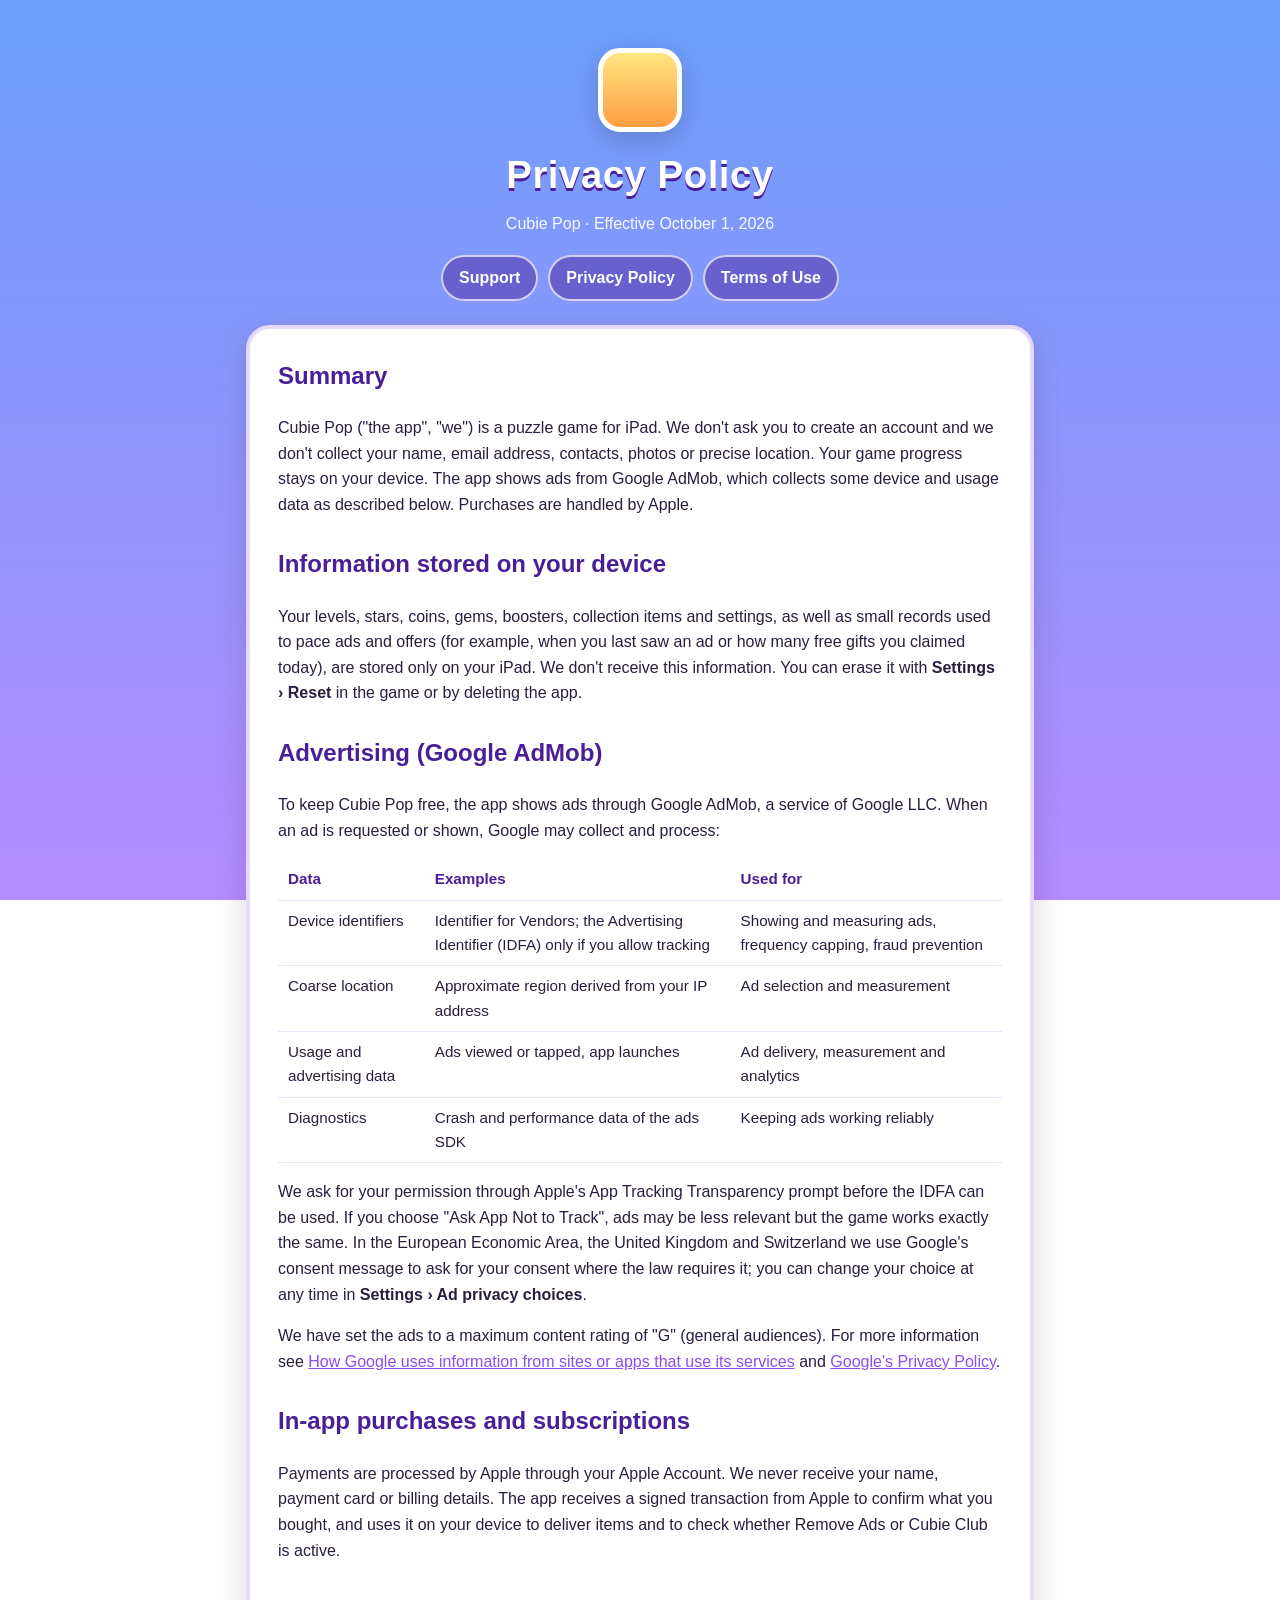
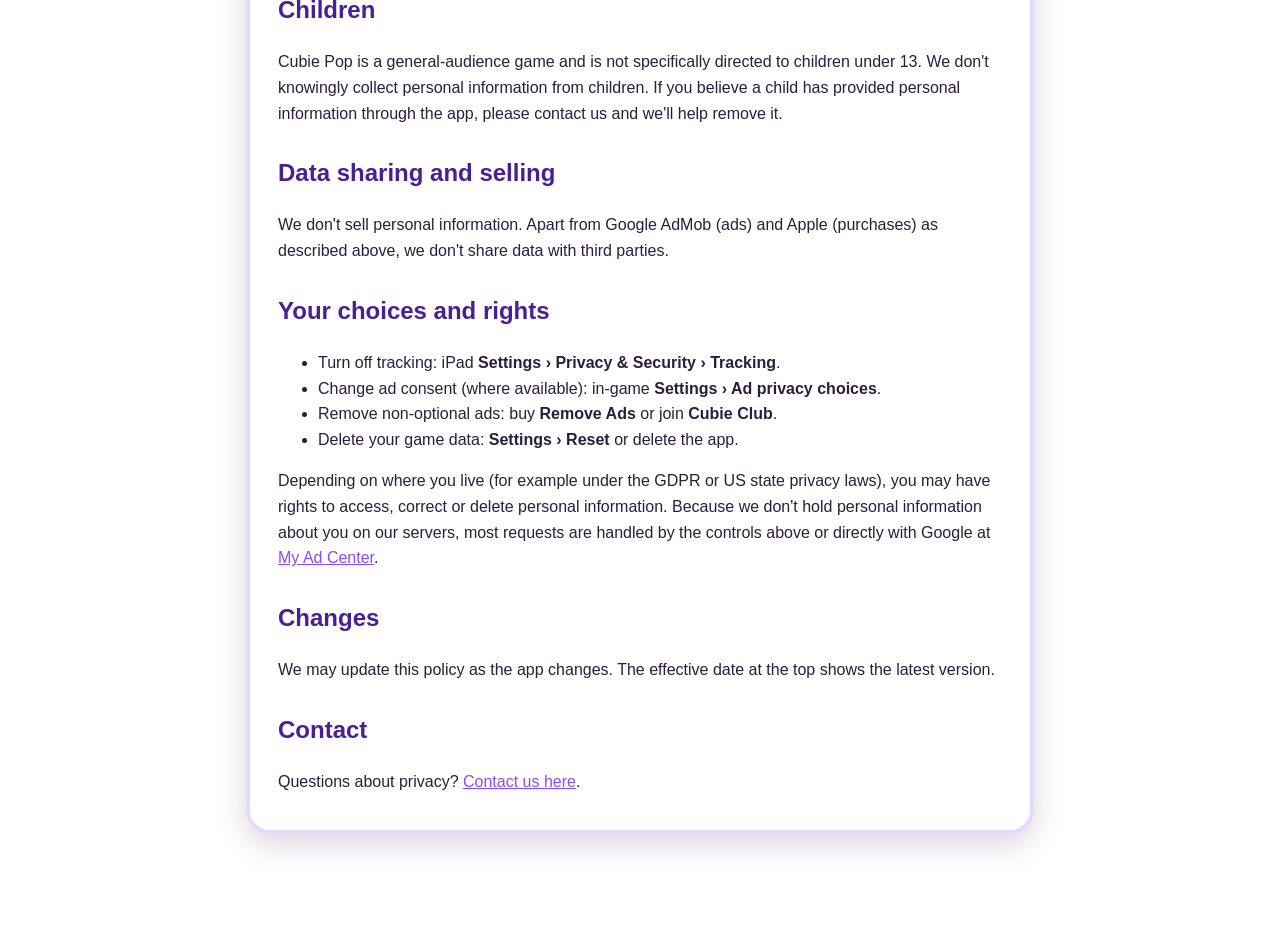
==== privacy.html @ 058eec19 "Add Cubie Pop support, privacy policy and terms pages Co-Authored-By: Claude Opus 5.5 <noreply@anthr" ====
<!doctype html>
<html lang="en">
<head>
<meta charset="utf-8">
<meta name="viewport" content="width=device-width, initial-scale=1">
<title>Cubie Pop – Privacy Policy</title>
<link rel="stylesheet" href="style.css">
</head>
<body>
<header>
  <div class="logo"></div>
  <h1>Privacy Policy</h1>
  <p>Cubie Pop · Effective October 1, 2026</p>
  <nav><a href="index.html">Support</a><a href="privacy.html">Privacy Policy</a><a href="terms.html">Terms of Use</a></nav>
</header>
<main>
<div class="card">
  <h2>Summary</h2>
  <p>Cubie Pop ("the app", "we") is a puzzle game for iPad. We don't ask you to create an account and we don't collect your name, email address, contacts, photos or precise location. Your game progress stays on your device. The app shows ads from Google AdMob, which collects some device and usage data as described below. Purchases are handled by Apple.</p>

  <h2>Information stored on your device</h2>
  <p>Your levels, stars, coins, gems, boosters, collection items and settings, as well as small records used to pace ads and offers (for example, when you last saw an ad or how many free gifts you claimed today), are stored only on your iPad. We don't receive this information. You can erase it with <b>Settings › Reset</b> in the game or by deleting the app.</p>

  <h2>Advertising (Google AdMob)</h2>
  <p>To keep Cubie Pop free, the app shows ads through Google AdMob, a service of Google LLC. When an ad is requested or shown, Google may collect and process:</p>
  <table>
    <tr><th>Data</th><th>Examples</th><th>Used for</th></tr>
    <tr><td>Device identifiers</td><td>Identifier for Vendors; the Advertising Identifier (IDFA) only if you allow tracking</td><td>Showing and measuring ads, frequency capping, fraud prevention</td></tr>
    <tr><td>Coarse location</td><td>Approximate region derived from your IP address</td><td>Ad selection and measurement</td></tr>
    <tr><td>Usage and advertising data</td><td>Ads viewed or tapped, app launches</td><td>Ad delivery, measurement and analytics</td></tr>
    <tr><td>Diagnostics</td><td>Crash and performance data of the ads SDK</td><td>Keeping ads working reliably</td></tr>
  </table>
  <p>We ask for your permission through Apple's App Tracking Transparency prompt before the IDFA can be used. If you choose "Ask App Not to Track", ads may be less relevant but the game works exactly the same. In the European Economic Area, the United Kingdom and Switzerland we use Google's consent message to ask for your consent where the law requires it; you can change your choice at any time in <b>Settings › Ad privacy choices</b>.</p>
  <p>We have set the ads to a maximum content rating of "G" (general audiences). For more information see <a href="https://policies.google.com/technologies/partner-sites">How Google uses information from sites or apps that use its services</a> and <a href="https://policies.google.com/privacy">Google's Privacy Policy</a>.</p>

  <h2>In-app purchases and subscriptions</h2>
  <p>Payments are processed by Apple through your Apple Account. We never receive your name, payment card or billing details. The app receives a signed transaction from Apple to confirm what you bought, and uses it on your device to deliver items and to check whether Remove Ads or Cubie Club is active.</p>

  <h2>Children</h2>
  <p>Cubie Pop is a general-audience game and is not specifically directed to children under 13. We don't knowingly collect personal information from children. If you believe a child has provided personal information through the app, please contact us and we'll help remove it.</p>

  <h2>Data sharing and selling</h2>
  <p>We don't sell personal information. Apart from Google AdMob (ads) and Apple (purchases) as described above, we don't share data with third parties.</p>

  <h2>Your choices and rights</h2>
  <ul>
    <li>Turn off tracking: iPad <b>Settings › Privacy &amp; Security › Tracking</b>.</li>
    <li>Change ad consent (where available): in-game <b>Settings › Ad privacy choices</b>.</li>
    <li>Remove non-optional ads: buy <b>Remove Ads</b> or join <b>Cubie Club</b>.</li>
    <li>Delete your game data: <b>Settings › Reset</b> or delete the app.</li>
  </ul>
  <p>Depending on where you live (for example under the GDPR or US state privacy laws), you may have rights to access, correct or delete personal information. Because we don't hold personal information about you on our servers, most requests are handled by the controls above or directly with Google at <a href="https://myadcenter.google.com">My Ad Center</a>.</p>

  <h2>Changes</h2>
  <p>We may update this policy as the app changes. The effective date at the top shows the latest version.</p>

  <h2>Contact</h2>
  <p>Questions about privacy? <a href="https://github.com/Abdalrhmanq93/cubiepop-support/issues/new?title=Privacy%20question">Contact us here</a>.</p>
</div>
</main>
<footer>© 2026 Cubie Pop · <a href="index.html">Support</a> · <a href="terms.html">Terms of Use</a></footer>
</body>
</html>
---- style.css ----
:root { --ink:#2B1D3F; --purple:#8B4DF0; --deep:#4A1E96; --bg1:#6B9EFA; --bg2:#B58CFF; --card:#ffffff; --muted:#5b4d70; }
* { box-sizing: border-box; }
body { margin:0; font-family: ui-rounded, "SF Pro Rounded", -apple-system, BlinkMacSystemFont, "Segoe UI", Roboto, sans-serif;
  color: var(--ink); background: linear-gradient(180deg, var(--bg1), var(--bg2)) fixed; line-height: 1.6; }
header { text-align:center; padding: 48px 16px 24px; color:#fff; }
header .logo { width:84px; height:84px; border-radius:22px; background: linear-gradient(180deg,#FFE680,#FF9D42);
  border:5px solid #fff; margin: 0 auto 12px; box-shadow: 0 8px 24px rgba(0,0,0,.18); }
header h1 { margin:0; font-size: 2.4rem; letter-spacing:.5px; text-shadow: 0 3px 0 var(--deep); }
header p { margin: 6px 0 0; opacity:.95; }
nav { display:flex; gap:10px; justify-content:center; flex-wrap:wrap; margin-top: 18px; }
nav a { color:#fff; text-decoration:none; font-weight:700; padding:8px 16px; border-radius:999px; background: rgba(74,30,150,.45); border:2px solid rgba(255,255,255,.7); }
nav a:hover { background: rgba(74,30,150,.7); }
main { max-width: 820px; margin: 0 auto 48px; padding: 0 16px; }
.card { background: var(--card); border-radius: 24px; padding: 28px 28px 20px; box-shadow: 0 10px 30px rgba(43,29,63,.18); border: 4px solid #E7D8FF; }
h2 { color: var(--deep); margin-top: 28px; }
h2:first-child { margin-top: 0; }
h3 { margin-bottom: 4px; }
a { color: var(--purple); }
.muted { color: var(--muted); font-size: .95rem; }
.button { display:inline-block; background: linear-gradient(180deg,#8DF59A,#22B24F); color:#fff; font-weight:800; text-decoration:none;
  padding: 12px 22px; border-radius: 999px; border: 3px solid #0E6B2C; text-shadow: 0 1px 0 #0E6B2C; }
footer { text-align:center; color:#fff; padding: 0 16px 36px; font-size:.95rem; }
footer a { color:#fff; }
table { width:100%; border-collapse: collapse; margin: 8px 0 16px; font-size: .95rem; }
th, td { text-align:left; padding: 8px 10px; border-bottom: 1px solid #eee3ff; vertical-align: top; }
th { color: var(--deep); }
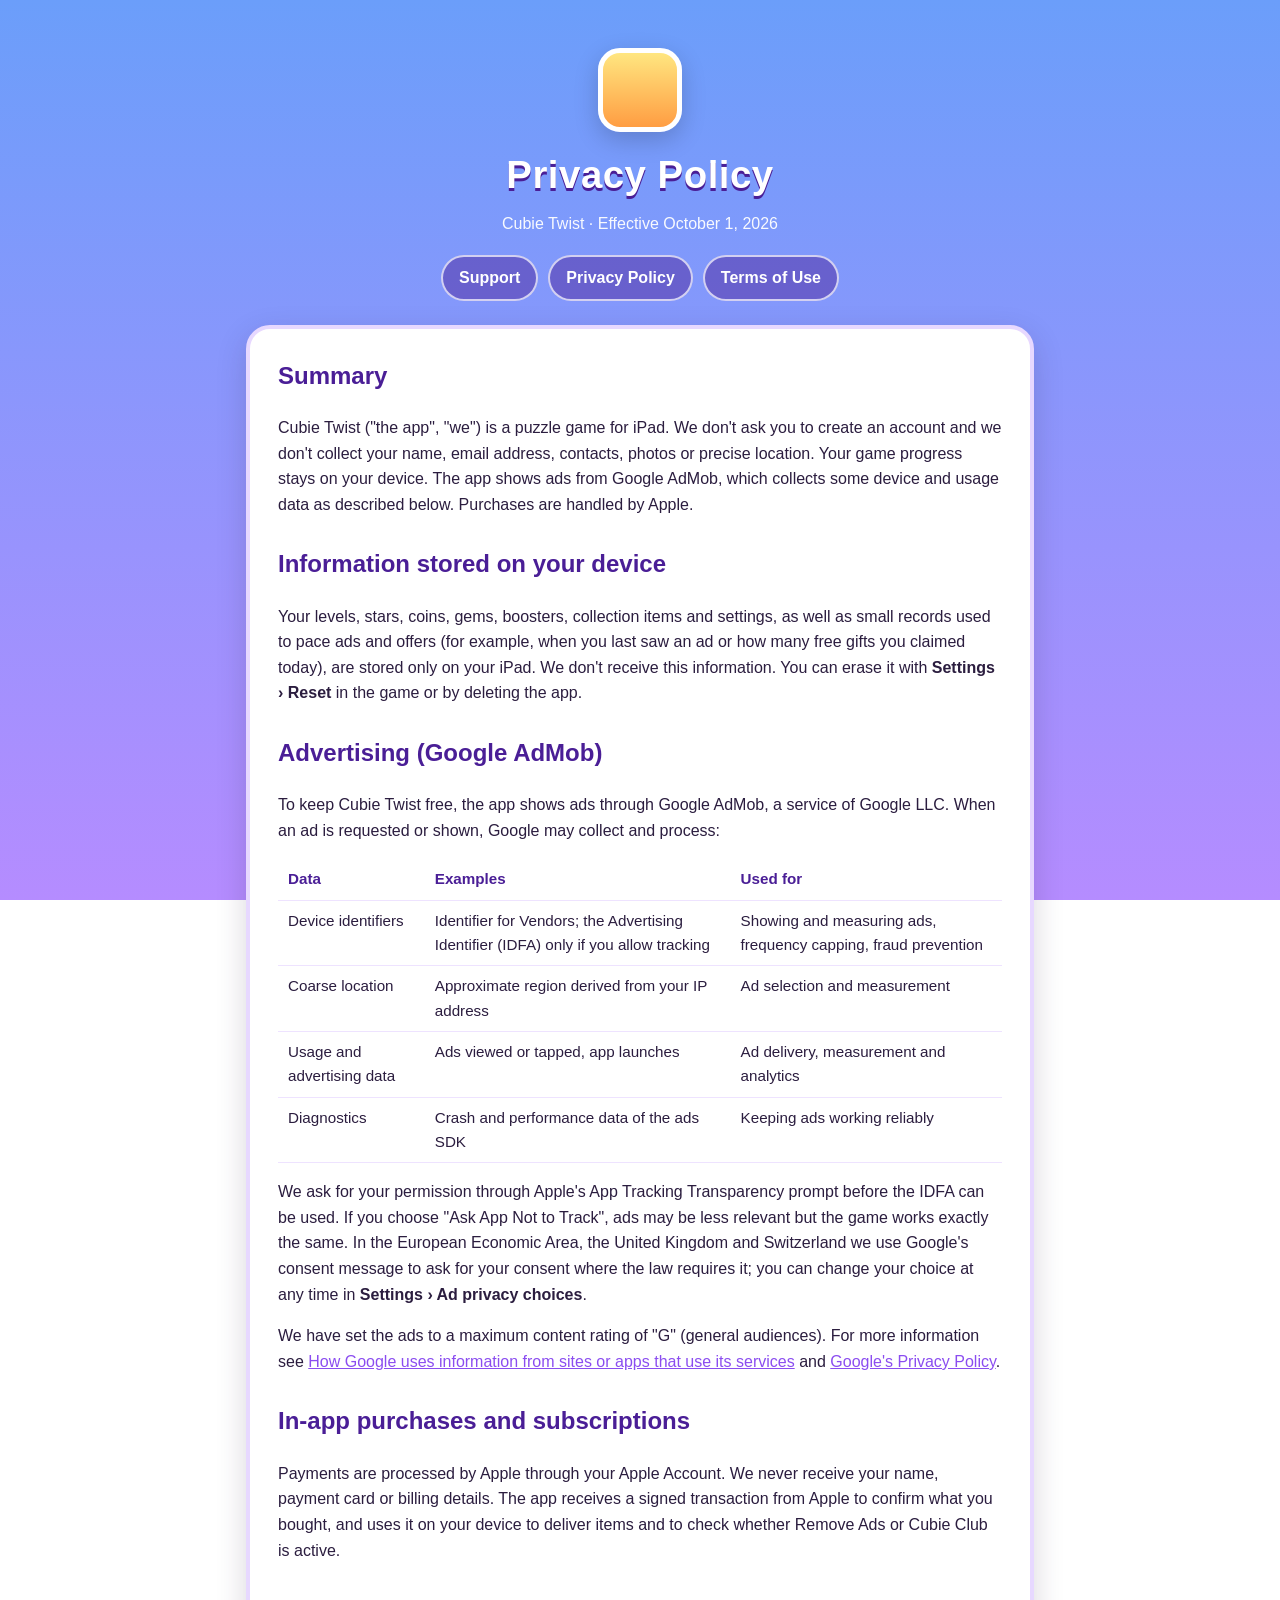
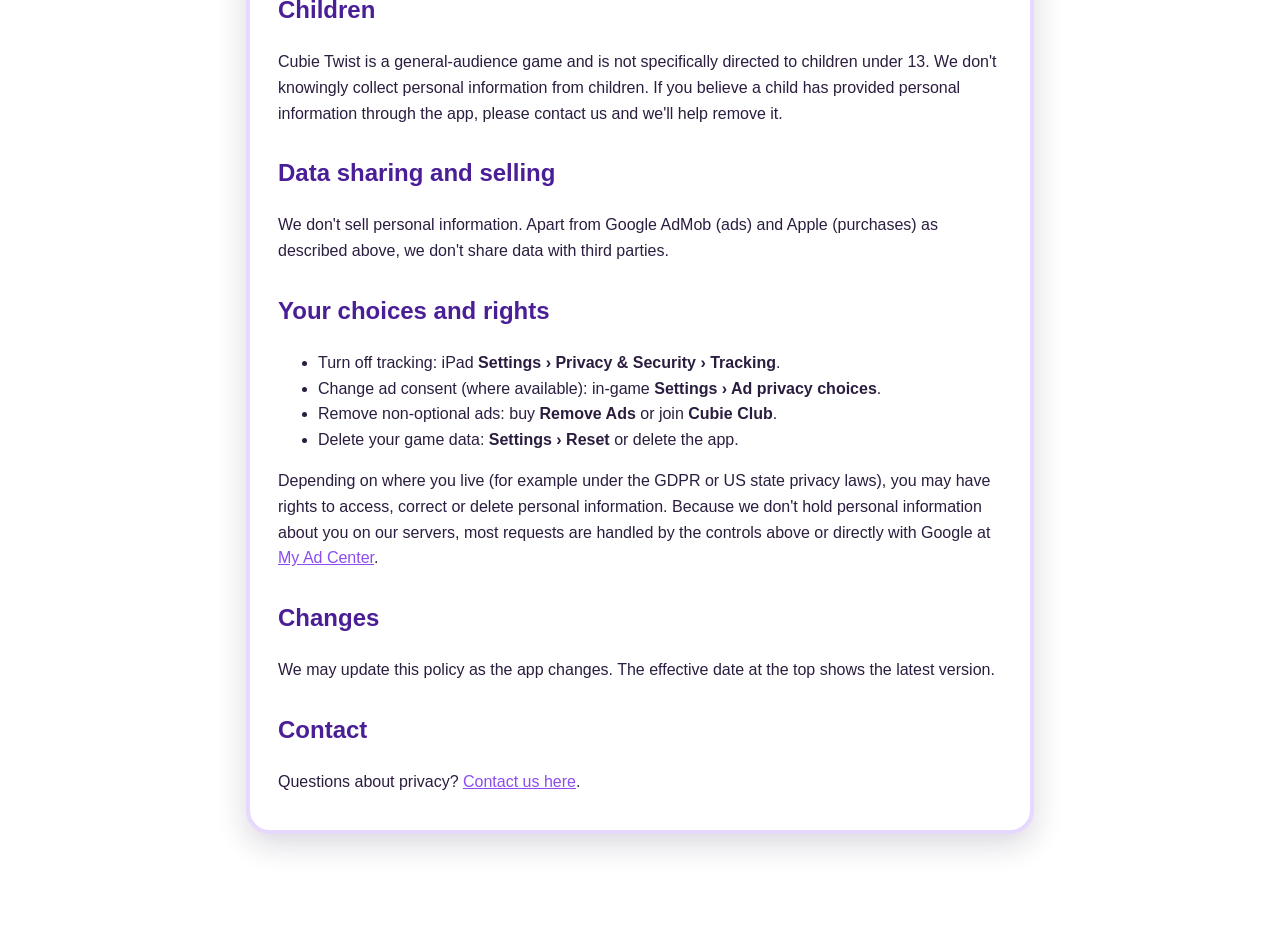
==== commit 011fd74b: "Rename to Cubie Twist and explain the twist gameplay Co-Authored-By: Claude Opus 5.5 <noreply@anthro" ====
--- a/privacy.html
+++ b/privacy.html
@@ -3,26 +3,26 @@
 <head>
 <meta charset="utf-8">
 <meta name="viewport" content="width=device-width, initial-scale=1">
-<title>Cubie Pop – Privacy Policy</title>
+<title>Cubie Twist – Privacy Policy</title>
 <link rel="stylesheet" href="style.css">
 </head>
 <body>
 <header>
   <div class="logo"></div>
   <h1>Privacy Policy</h1>
-  <p>Cubie Pop · Effective October 1, 2026</p>
+  <p>Cubie Twist · Effective October 1, 2026</p>
   <nav><a href="index.html">Support</a><a href="privacy.html">Privacy Policy</a><a href="terms.html">Terms of Use</a></nav>
 </header>
 <main>
 <div class="card">
   <h2>Summary</h2>
-  <p>Cubie Pop ("the app", "we") is a puzzle game for iPad. We don't ask you to create an account and we don't collect your name, email address, contacts, photos or precise location. Your game progress stays on your device. The app shows ads from Google AdMob, which collects some device and usage data as described below. Purchases are handled by Apple.</p>
+  <p>Cubie Twist ("the app", "we") is a puzzle game for iPad. We don't ask you to create an account and we don't collect your name, email address, contacts, photos or precise location. Your game progress stays on your device. The app shows ads from Google AdMob, which collects some device and usage data as described below. Purchases are handled by Apple.</p>
 
   <h2>Information stored on your device</h2>
   <p>Your levels, stars, coins, gems, boosters, collection items and settings, as well as small records used to pace ads and offers (for example, when you last saw an ad or how many free gifts you claimed today), are stored only on your iPad. We don't receive this information. You can erase it with <b>Settings › Reset</b> in the game or by deleting the app.</p>
 
   <h2>Advertising (Google AdMob)</h2>
-  <p>To keep Cubie Pop free, the app shows ads through Google AdMob, a service of Google LLC. When an ad is requested or shown, Google may collect and process:</p>
+  <p>To keep Cubie Twist free, the app shows ads through Google AdMob, a service of Google LLC. When an ad is requested or shown, Google may collect and process:</p>
   <table>
     <tr><th>Data</th><th>Examples</th><th>Used for</th></tr>
     <tr><td>Device identifiers</td><td>Identifier for Vendors; the Advertising Identifier (IDFA) only if you allow tracking</td><td>Showing and measuring ads, frequency capping, fraud prevention</td></tr>
@@ -37,7 +37,7 @@
   <p>Payments are processed by Apple through your Apple Account. We never receive your name, payment card or billing details. The app receives a signed transaction from Apple to confirm what you bought, and uses it on your device to deliver items and to check whether Remove Ads or Cubie Club is active.</p>
 
   <h2>Children</h2>
-  <p>Cubie Pop is a general-audience game and is not specifically directed to children under 13. We don't knowingly collect personal information from children. If you believe a child has provided personal information through the app, please contact us and we'll help remove it.</p>
+  <p>Cubie Twist is a general-audience game and is not specifically directed to children under 13. We don't knowingly collect personal information from children. If you believe a child has provided personal information through the app, please contact us and we'll help remove it.</p>
 
   <h2>Data sharing and selling</h2>
   <p>We don't sell personal information. Apart from Google AdMob (ads) and Apple (purchases) as described above, we don't share data with third parties.</p>
@@ -58,6 +58,6 @@
   <p>Questions about privacy? <a href="https://github.com/Abdalrhmanq93/cubiepop-support/issues/new?title=Privacy%20question">Contact us here</a>.</p>
 </div>
 </main>
-<footer>© 2026 Cubie Pop · <a href="index.html">Support</a> · <a href="terms.html">Terms of Use</a></footer>
+<footer>© 2026 Cubie Twist · <a href="index.html">Support</a> · <a href="terms.html">Terms of Use</a></footer>
 </body>
 </html>
